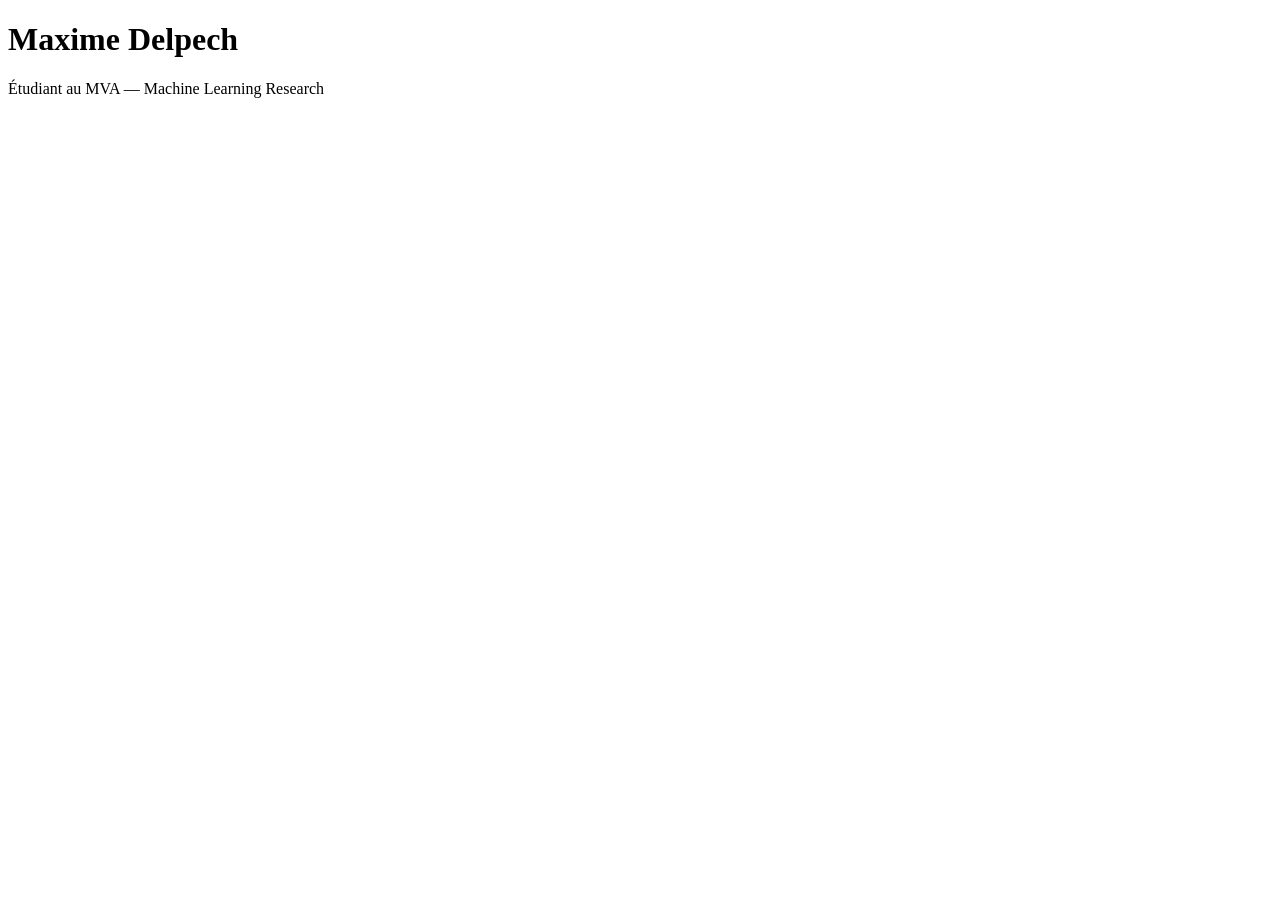
==== index.html @ 81c138cf "page init" ====
<!DOCTYPE html>
<html lang="fr">
<head>
    <meta charset="UTF-8">
    <title>Maxime Delpech</title>
</head>
<body>
    <h1>Maxime Delpech</h1>
    <p>Étudiant au MVA — Machine Learning Research</p>
</body>
</html>
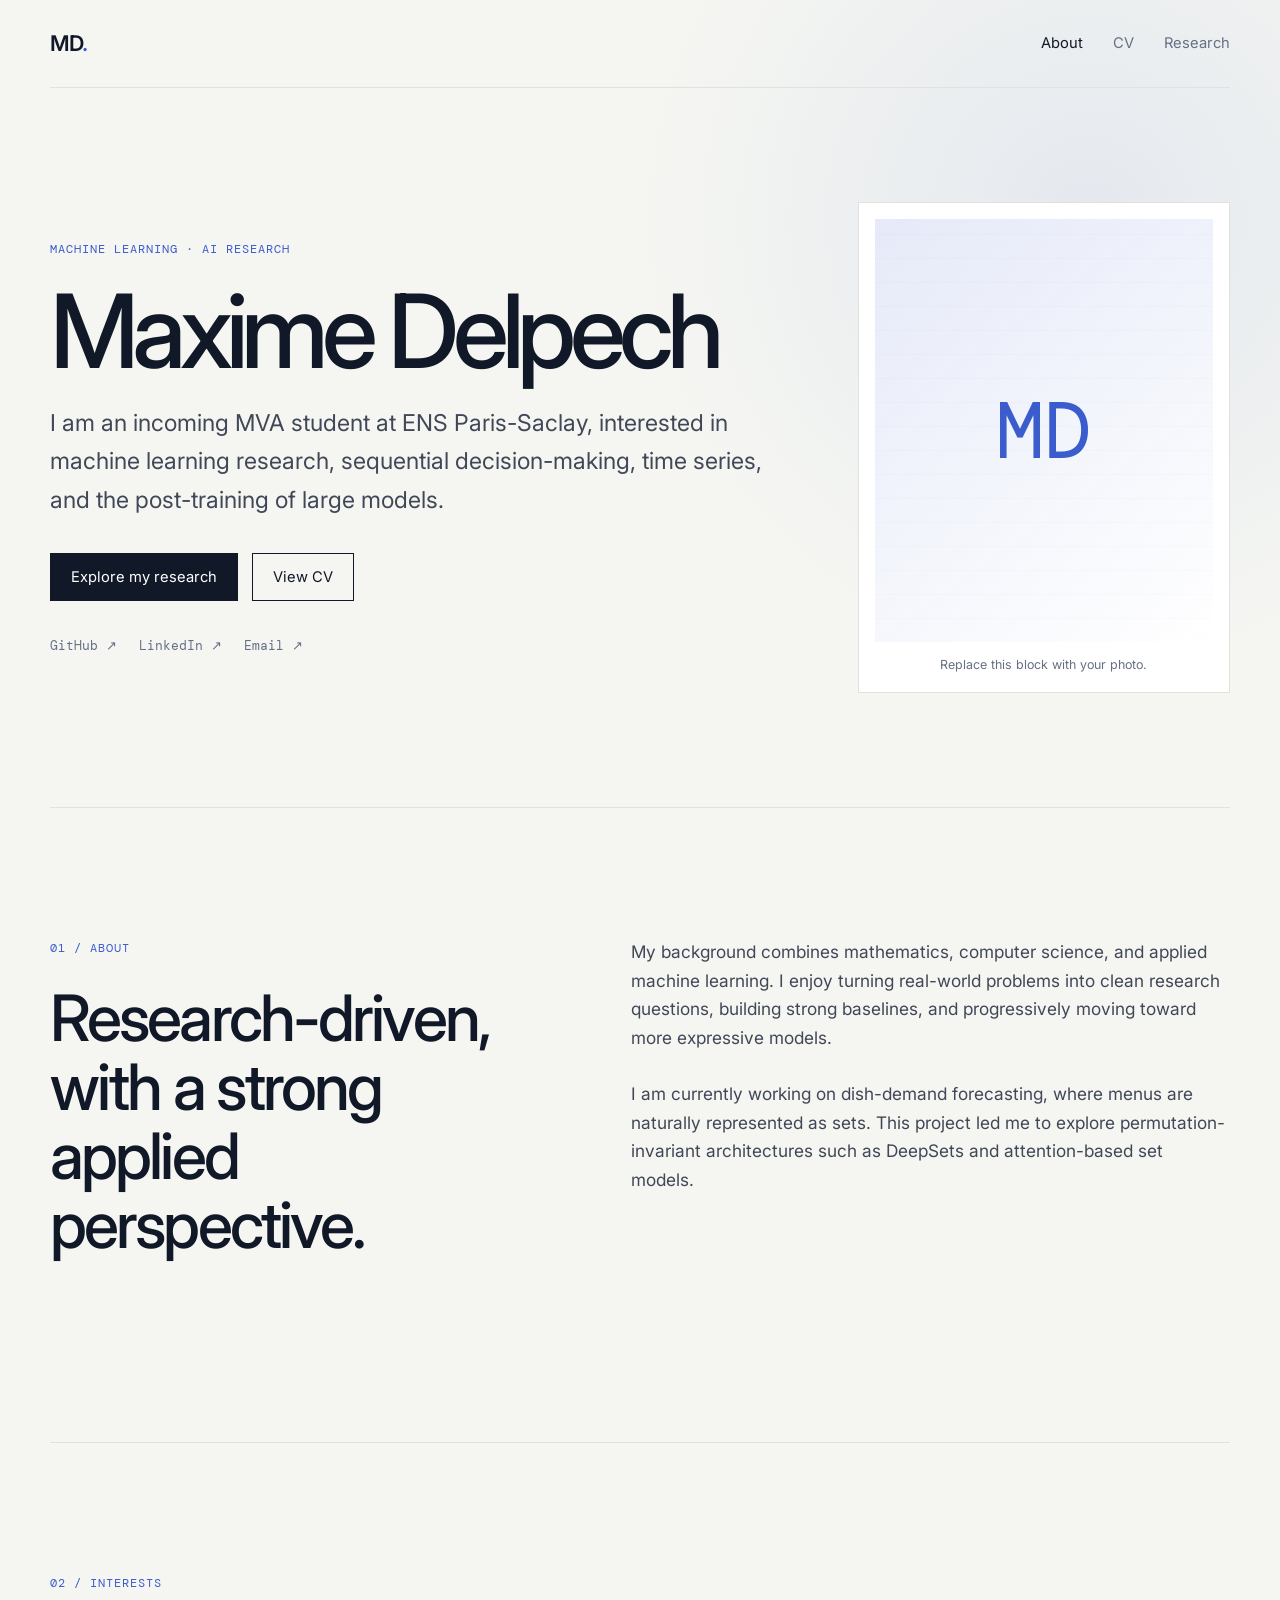
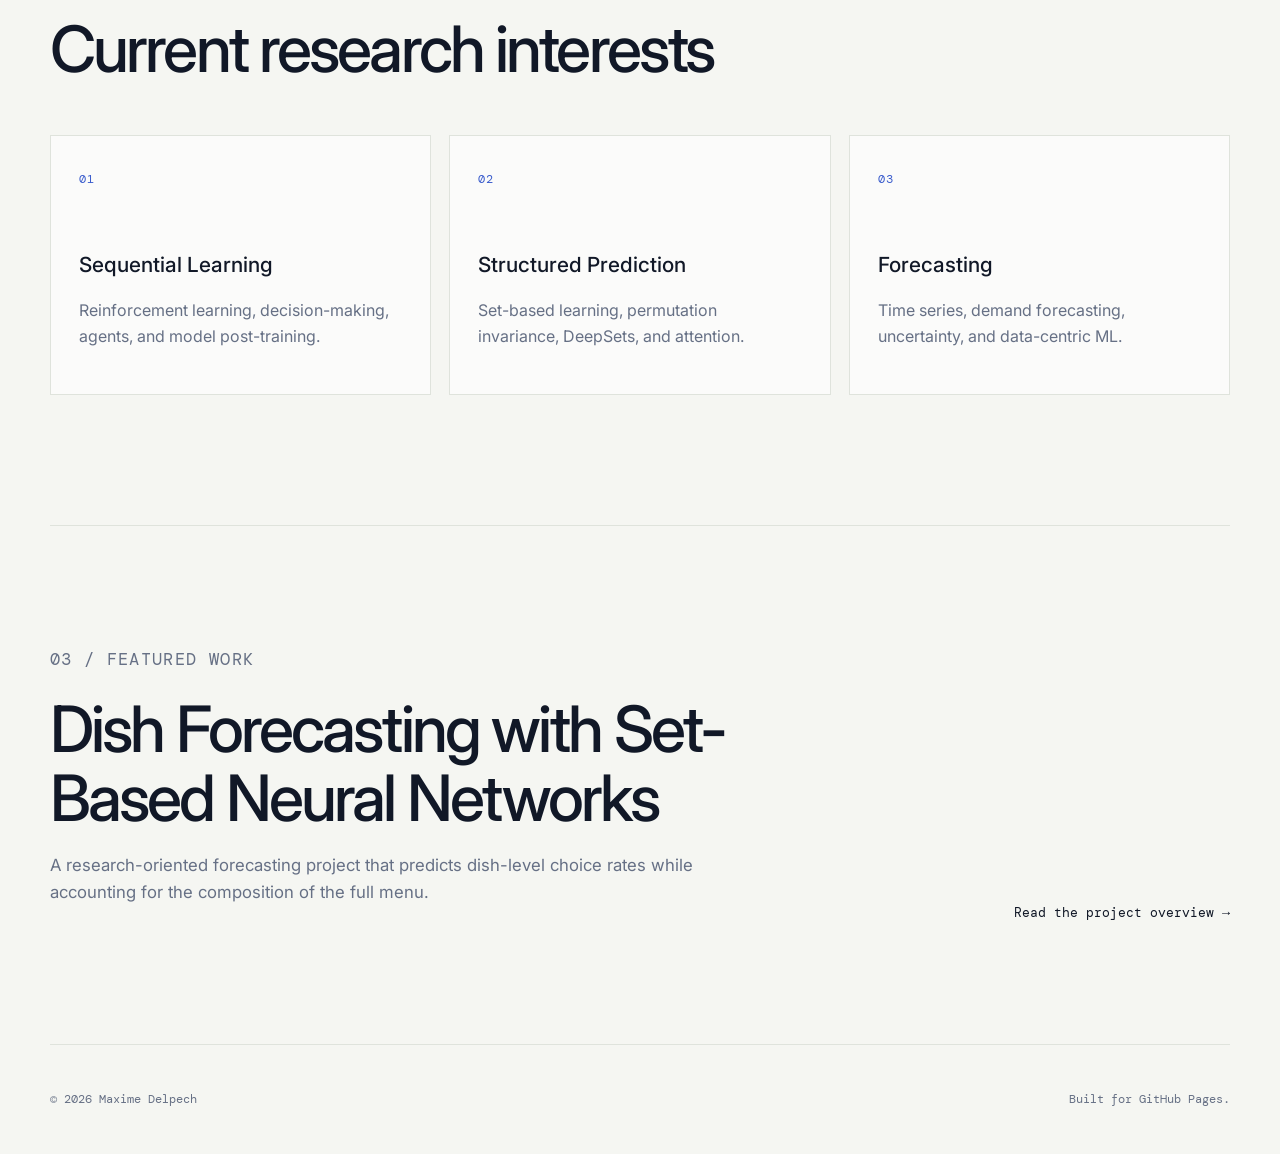
==== commit 974445d3: "change index file" ====
--- a/index.html
+++ b/index.html
@@ -1,11 +1,117 @@
 <!DOCTYPE html>
-<html lang="fr">
+<html lang="en">
 <head>
-    <meta charset="UTF-8">
-    <title>Maxime Delpech</title>
+  <meta charset="UTF-8">
+  <meta name="viewport" content="width=device-width, initial-scale=1.0">
+  <meta name="description" content="Maxime Delpech — Machine Learning and AI Research portfolio.">
+  <title>Maxime Delpech — AI Research</title>
+  <link rel="preconnect" href="https://fonts.googleapis.com">
+  <link rel="preconnect" href="https://fonts.gstatic.com" crossorigin>
+  <link href="https://fonts.googleapis.com/css2?family=DM+Mono:wght@400;500&family=Inter:wght@400;500;600&display=swap" rel="stylesheet">
+  <link rel="stylesheet" href="styles.css">
 </head>
 <body>
-    <h1>Maxime Delpech</h1>
-    <p>Étudiant au MVA — Machine Learning Research</p>
+  <header class="site-header">
+    <a class="brand" href="index.html">MD<span>.</span></a>
+    <nav aria-label="Main navigation">
+      <a class="active" href="index.html">About</a>
+      <a href="cv.html">CV</a>
+      <a href="research.html">Research</a>
+    </nav>
+  </header>
+
+  <main>
+    <section class="hero">
+      <div class="hero-copy">
+        <p class="eyebrow">MACHINE LEARNING · AI RESEARCH</p>
+        <h1>Maxime Delpech</h1>
+        <p class="lead">
+          I am an incoming MVA student at ENS Paris-Saclay, interested in
+          machine learning research, sequential decision-making, time series,
+          and the post-training of large models.
+        </p>
+        <div class="hero-actions">
+          <a class="button primary" href="research.html">Explore my research</a>
+          <a class="button secondary" href="cv.html">View CV</a>
+        </div>
+        <div class="social-links">
+          <a href="https://github.com/YOUR_USERNAME" target="_blank" rel="noreferrer">GitHub ↗</a>
+          <a href="https://www.linkedin.com/in/YOUR_PROFILE" target="_blank" rel="noreferrer">LinkedIn ↗</a>
+          <a href="mailto:YOUR_EMAIL@example.com">Email ↗</a>
+        </div>
+      </div>
+
+      <div class="portrait-card" aria-label="Profile photo placeholder">
+        <div class="portrait-placeholder">
+          <span>MD</span>
+        </div>
+        <p>Replace this block with your photo.</p>
+      </div>
+    </section>
+
+    <section class="section-grid">
+      <div>
+        <p class="section-label">01 / ABOUT</p>
+        <h2>Research-driven, with a strong applied perspective.</h2>
+      </div>
+      <div class="body-copy">
+        <p>
+          My background combines mathematics, computer science, and applied
+          machine learning. I enjoy turning real-world problems into clean
+          research questions, building strong baselines, and progressively
+          moving toward more expressive models.
+        </p>
+        <p>
+          I am currently working on dish-demand forecasting, where menus are
+          naturally represented as sets. This project led me to explore
+          permutation-invariant architectures such as DeepSets and attention-based
+          set models.
+        </p>
+      </div>
+    </section>
+
+    <section class="cards-section">
+      <div class="section-heading">
+        <p class="section-label">02 / INTERESTS</p>
+        <h2>Current research interests</h2>
+      </div>
+      <div class="cards three-columns">
+        <article class="card">
+          <span class="card-index">01</span>
+          <h3>Sequential Learning</h3>
+          <p>Reinforcement learning, decision-making, agents, and model post-training.</p>
+        </article>
+        <article class="card">
+          <span class="card-index">02</span>
+          <h3>Structured Prediction</h3>
+          <p>Set-based learning, permutation invariance, DeepSets, and attention.</p>
+        </article>
+        <article class="card">
+          <span class="card-index">03</span>
+          <h3>Forecasting</h3>
+          <p>Time series, demand forecasting, uncertainty, and data-centric ML.</p>
+        </article>
+      </div>
+    </section>
+
+    <section class="featured">
+      <div>
+        <p class="section-label">03 / FEATURED WORK</p>
+        <h2>Dish Forecasting with Set-Based Neural Networks</h2>
+        <p>
+          A research-oriented forecasting project that predicts dish-level
+          choice rates while accounting for the composition of the full menu.
+        </p>
+      </div>
+      <a class="text-link" href="research.html">Read the project overview →</a>
+    </section>
+  </main>
+
+  <footer>
+    <p>© <span id="year"></span> Maxime Delpech</p>
+    <p>Built for GitHub Pages.</p>
+  </footer>
+
+  <script src="script.js"></script>
 </body>
-</html>+</html>
--- a/styles.css
+++ b/styles.css
@@ -0,0 +1,596 @@
+:root {
+  --bg: #f5f6f2;
+  --surface: #ffffff;
+  --text: #111827;
+  --muted: #667085;
+  --line: #dfe3dc;
+  --accent: #3a5ccc;
+  --accent-soft: #e9edff;
+  --max-width: 1180px;
+}
+
+* {
+  box-sizing: border-box;
+}
+
+html {
+  scroll-behavior: smooth;
+}
+
+body {
+  margin: 0;
+  background:
+    radial-gradient(circle at 85% 8%, rgba(58, 92, 204, 0.09), transparent 28rem),
+    var(--bg);
+  color: var(--text);
+  font-family: "Inter", sans-serif;
+  line-height: 1.65;
+}
+
+a {
+  color: inherit;
+  text-decoration: none;
+}
+
+.site-header {
+  width: min(calc(100% - 40px), var(--max-width));
+  margin: 0 auto;
+  min-height: 88px;
+  display: flex;
+  align-items: center;
+  justify-content: space-between;
+  border-bottom: 1px solid var(--line);
+}
+
+.brand {
+  font-size: 1.35rem;
+  font-weight: 600;
+  letter-spacing: -0.05em;
+}
+
+.brand span {
+  color: var(--accent);
+}
+
+nav {
+  display: flex;
+  gap: 30px;
+}
+
+nav a {
+  color: var(--muted);
+  font-size: 0.92rem;
+}
+
+nav a:hover,
+nav a.active {
+  color: var(--text);
+}
+
+main {
+  width: min(calc(100% - 40px), var(--max-width));
+  margin: 0 auto;
+}
+
+.hero {
+  min-height: 720px;
+  display: grid;
+  grid-template-columns: 1.45fr 0.75fr;
+  align-items: center;
+  gap: 88px;
+  border-bottom: 1px solid var(--line);
+}
+
+.eyebrow,
+.section-label,
+.timeline-date,
+.card-index {
+  margin: 0;
+  font-family: "DM Mono", monospace;
+  font-size: 0.78rem;
+  letter-spacing: 0.08em;
+  text-transform: uppercase;
+  color: var(--accent);
+}
+
+h1,
+h2,
+h3,
+p {
+  margin-top: 0;
+}
+
+h1 {
+  margin-bottom: 24px;
+  font-size: clamp(3.8rem, 8vw, 7.4rem);
+  line-height: 0.96;
+  letter-spacing: -0.065em;
+  font-weight: 500;
+}
+
+.hero .eyebrow {
+  margin-bottom: 22px;
+}
+
+.lead {
+  max-width: 760px;
+  color: #404756;
+  font-size: clamp(1.15rem, 2vw, 1.45rem);
+  line-height: 1.65;
+}
+
+.lead.narrow {
+  max-width: 680px;
+}
+
+.hero-actions {
+  display: flex;
+  gap: 14px;
+  margin-top: 34px;
+  flex-wrap: wrap;
+}
+
+.button {
+  display: inline-flex;
+  align-items: center;
+  justify-content: center;
+  min-height: 48px;
+  padding: 0 20px;
+  border: 1px solid var(--text);
+  font-size: 0.92rem;
+  transition: 160ms ease;
+}
+
+.button.primary {
+  background: var(--text);
+  color: white;
+}
+
+.button.primary:hover {
+  background: var(--accent);
+  border-color: var(--accent);
+}
+
+.button.secondary:hover {
+  background: var(--surface);
+}
+
+.social-links {
+  display: flex;
+  gap: 22px;
+  margin-top: 34px;
+  flex-wrap: wrap;
+  color: var(--muted);
+  font-family: "DM Mono", monospace;
+  font-size: 0.8rem;
+}
+
+.social-links a:hover,
+.text-link:hover,
+.project-links a:hover {
+  color: var(--accent);
+}
+
+.portrait-card {
+  background: var(--surface);
+  border: 1px solid var(--line);
+  padding: 16px;
+}
+
+.portrait-placeholder {
+  aspect-ratio: 4 / 5;
+  display: grid;
+  place-items: center;
+  background:
+    linear-gradient(145deg, rgba(58, 92, 204, 0.13), rgba(255, 255, 255, 0.2)),
+    repeating-linear-gradient(
+      0deg,
+      transparent,
+      transparent 23px,
+      rgba(58, 92, 204, 0.06) 24px
+    );
+}
+
+.portrait-placeholder span {
+  font-family: "DM Mono", monospace;
+  font-size: clamp(3rem, 7vw, 5rem);
+  color: var(--accent);
+}
+
+.portrait-card p {
+  margin: 13px 0 0;
+  color: var(--muted);
+  font-size: 0.78rem;
+  text-align: center;
+}
+
+.section-grid {
+  display: grid;
+  grid-template-columns: 0.9fr 1.1fr;
+  gap: 90px;
+  padding: 130px 0;
+  border-bottom: 1px solid var(--line);
+}
+
+.section-grid h2,
+.section-heading h2,
+.featured h2,
+.page-intro h1 {
+  font-size: clamp(2.2rem, 5vw, 4.4rem);
+  line-height: 1.08;
+  letter-spacing: -0.045em;
+  font-weight: 500;
+}
+
+.section-grid h2 {
+  margin-top: 24px;
+}
+
+.body-copy {
+  color: #404756;
+  font-size: 1.08rem;
+}
+
+.body-copy p + p {
+  margin-top: 28px;
+}
+
+.cards-section {
+  padding: 130px 0;
+  border-bottom: 1px solid var(--line);
+}
+
+.section-heading {
+  margin-bottom: 52px;
+}
+
+.section-heading h2 {
+  margin-top: 20px;
+  margin-bottom: 0;
+}
+
+.cards {
+  display: grid;
+  gap: 18px;
+}
+
+.three-columns {
+  grid-template-columns: repeat(3, 1fr);
+}
+
+.two-columns {
+  grid-template-columns: repeat(2, 1fr);
+}
+
+.card {
+  min-height: 260px;
+  padding: 28px;
+  border: 1px solid var(--line);
+  background: rgba(255, 255, 255, 0.63);
+  transition: transform 160ms ease, border-color 160ms ease;
+}
+
+.card:hover {
+  transform: translateY(-3px);
+  border-color: #b7c2e9;
+}
+
+.card h3 {
+  margin: 58px 0 14px;
+  font-size: 1.3rem;
+  font-weight: 500;
+}
+
+.card p {
+  color: var(--muted);
+}
+
+.featured {
+  display: flex;
+  align-items: end;
+  justify-content: space-between;
+  gap: 50px;
+  padding: 120px 0;
+}
+
+.featured h2 {
+  max-width: 760px;
+  margin: 20px 0;
+}
+
+.featured p {
+  max-width: 690px;
+  color: var(--muted);
+  font-size: 1.05rem;
+}
+
+.text-link,
+.project-links a {
+  font-family: "DM Mono", monospace;
+  font-size: 0.84rem;
+}
+
+footer {
+  width: min(calc(100% - 40px), var(--max-width));
+  margin: 0 auto;
+  min-height: 110px;
+  display: flex;
+  justify-content: space-between;
+  align-items: center;
+  border-top: 1px solid var(--line);
+  color: var(--muted);
+  font-family: "DM Mono", monospace;
+  font-size: 0.76rem;
+}
+
+footer p {
+  margin: 0;
+}
+
+.page-intro {
+  padding: 120px 0 110px;
+  border-bottom: 1px solid var(--line);
+}
+
+.page-intro h1 {
+  max-width: 980px;
+  margin: 24px 0 28px;
+}
+
+.small-note {
+  color: var(--muted);
+  margin-top: 14px;
+  font-size: 0.78rem;
+}
+
+code {
+  background: var(--accent-soft);
+  padding: 2px 6px;
+  border-radius: 3px;
+}
+
+.cv-section {
+  display: grid;
+  grid-template-columns: 240px 1fr;
+  gap: 70px;
+  padding: 100px 0;
+  border-bottom: 1px solid var(--line);
+}
+
+.timeline {
+  display: grid;
+  gap: 55px;
+}
+
+.timeline-item {
+  display: grid;
+  grid-template-columns: 150px 1fr;
+  gap: 30px;
+}
+
+.timeline-item h2,
+.project-list h2 {
+  margin-bottom: 5px;
+  font-size: 1.35rem;
+  font-weight: 500;
+}
+
+.timeline-item p,
+.project-list p,
+.skill-grid p {
+  color: var(--muted);
+}
+
+.muted {
+  color: var(--muted);
+  margin-bottom: 14px;
+}
+
+.project-list {
+  display: grid;
+  gap: 42px;
+}
+
+.project-list article {
+  padding-bottom: 35px;
+  border-bottom: 1px solid var(--line);
+}
+
+.project-list article:last-child {
+  padding-bottom: 0;
+  border-bottom: 0;
+}
+
+.skill-grid {
+  display: grid;
+  grid-template-columns: repeat(3, 1fr);
+  gap: 18px;
+}
+
+.skill-grid > div {
+  padding: 24px;
+  border: 1px solid var(--line);
+  background: rgba(255,255,255,0.55);
+}
+
+.skill-grid h3 {
+  font-size: 1rem;
+  margin-bottom: 12px;
+}
+
+.research-project {
+  display: grid;
+  grid-template-columns: 240px 1fr;
+  gap: 70px;
+  padding: 110px 0;
+  border-bottom: 1px solid var(--line);
+}
+
+.research-meta p + p {
+  margin-top: 18px;
+  color: var(--muted);
+  font-family: "DM Mono", monospace;
+  font-size: 0.76rem;
+}
+
+.research-content h2 {
+  max-width: 800px;
+  margin-bottom: 24px;
+  font-size: clamp(2.2rem, 4vw, 3.7rem);
+  line-height: 1.1;
+  letter-spacing: -0.04em;
+  font-weight: 500;
+}
+
+.project-summary {
+  max-width: 800px;
+  color: #404756;
+  font-size: 1.16rem;
+}
+
+.research-details {
+  display: grid;
+  grid-template-columns: repeat(3, 1fr);
+  gap: 22px;
+  margin: 55px 0 36px;
+}
+
+.research-details h3 {
+  margin-bottom: 10px;
+  font-size: 1rem;
+}
+
+.research-details p {
+  color: var(--muted);
+  font-size: 0.94rem;
+}
+
+.tag-row {
+  display: flex;
+  gap: 9px;
+  flex-wrap: wrap;
+}
+
+.tag-row span {
+  padding: 7px 11px;
+  border: 1px solid var(--line);
+  background: var(--surface);
+  font-family: "DM Mono", monospace;
+  font-size: 0.72rem;
+}
+
+.project-links {
+  display: flex;
+  gap: 26px;
+  margin-top: 35px;
+  flex-wrap: wrap;
+}
+
+.project-links a[aria-disabled="true"] {
+  color: var(--muted);
+  pointer-events: none;
+}
+
+.publication-section {
+  display: grid;
+  grid-template-columns: 240px 1fr;
+  gap: 70px;
+  padding: 110px 0;
+}
+
+.empty-state {
+  padding: 40px;
+  border: 1px dashed #b8c0b5;
+}
+
+.empty-state h2 {
+  margin-bottom: 10px;
+  font-size: 1.4rem;
+  font-weight: 500;
+}
+
+.empty-state p {
+  margin: 0;
+  color: var(--muted);
+}
+
+@media (max-width: 900px) {
+  .hero,
+  .section-grid,
+  .cv-section,
+  .research-project,
+  .publication-section {
+    grid-template-columns: 1fr;
+    gap: 50px;
+  }
+
+  .hero {
+    padding: 100px 0;
+  }
+
+  .portrait-card {
+    max-width: 500px;
+  }
+
+  .three-columns,
+  .research-details,
+  .skill-grid {
+    grid-template-columns: 1fr;
+  }
+
+  .two-columns {
+    grid-template-columns: 1fr;
+  }
+
+  .timeline-item {
+    grid-template-columns: 1fr;
+    gap: 10px;
+  }
+
+  .featured {
+    align-items: flex-start;
+    flex-direction: column;
+  }
+}
+
+@media (max-width: 620px) {
+  .site-header {
+    min-height: 74px;
+  }
+
+  nav {
+    gap: 16px;
+  }
+
+  nav a {
+    font-size: 0.82rem;
+  }
+
+  h1 {
+    font-size: 3.6rem;
+  }
+
+  .hero {
+    min-height: auto;
+    padding: 80px 0;
+  }
+
+  .section-grid,
+  .cards-section,
+  .cv-section,
+  .research-project,
+  .publication-section {
+    padding: 80px 0;
+  }
+
+  .page-intro {
+    padding: 80px 0;
+  }
+
+  footer {
+    padding: 28px 0;
+    flex-direction: column;
+    align-items: flex-start;
+    gap: 8px;
+  }
+}
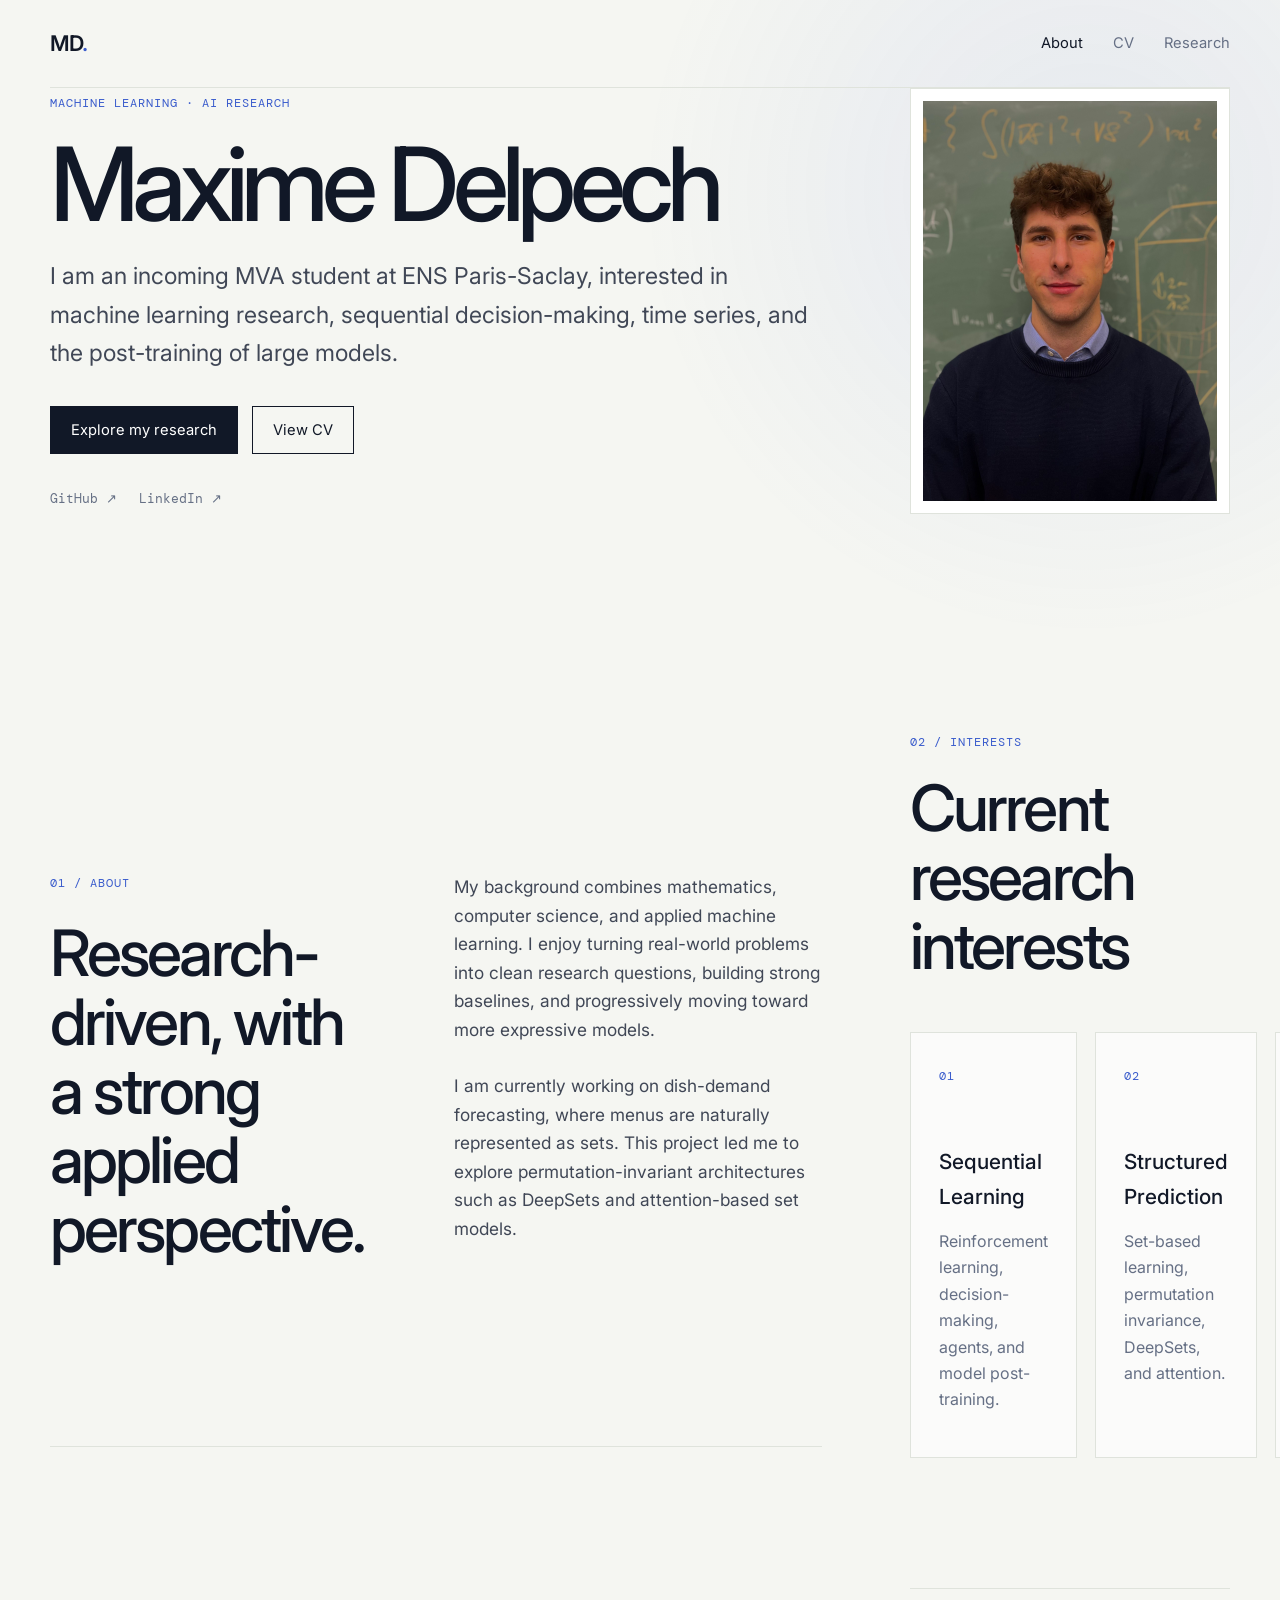
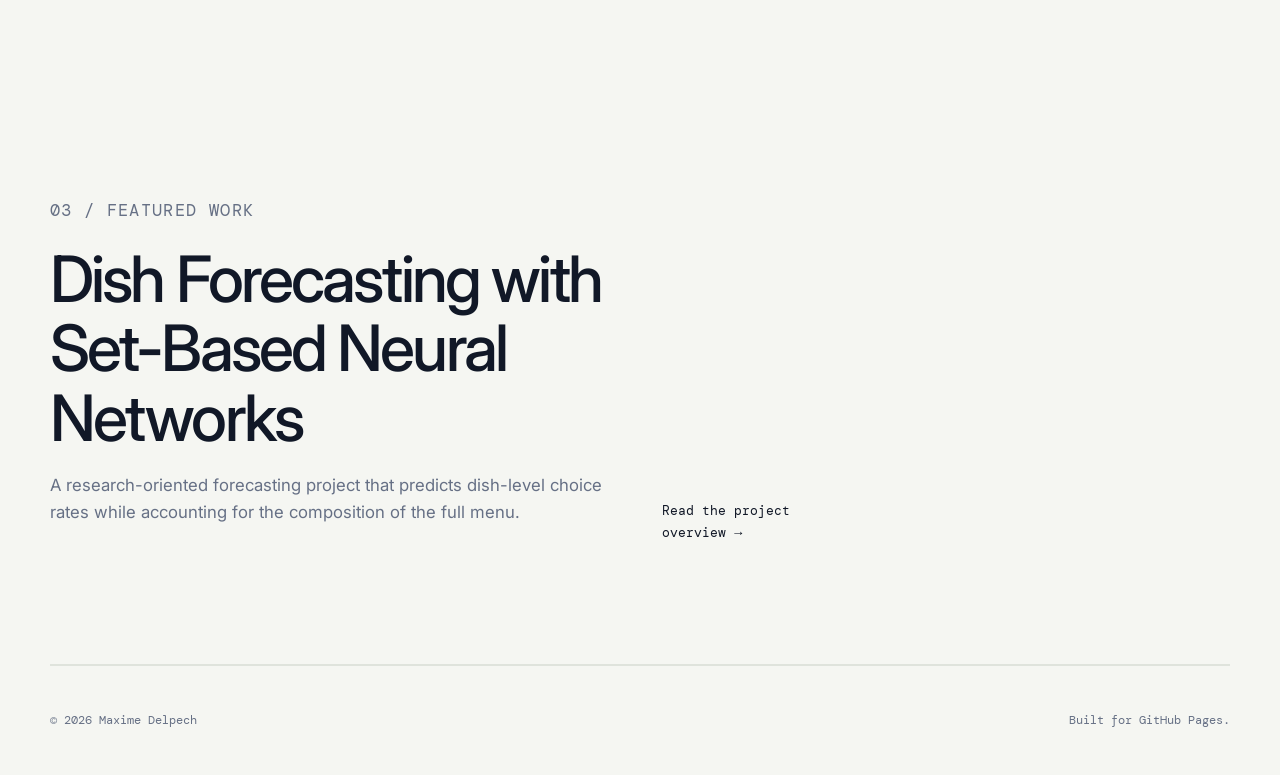
==== commit d1bb0dc4: "modfif picture, CV and link" ====
--- a/index.html
+++ b/index.html
@@ -35,19 +35,18 @@
           <a class="button secondary" href="cv.html">View CV</a>
         </div>
         <div class="social-links">
-          <a href="https://github.com/YOUR_USERNAME" target="_blank" rel="noreferrer">GitHub ↗</a>
-          <a href="https://www.linkedin.com/in/YOUR_PROFILE" target="_blank" rel="noreferrer">LinkedIn ↗</a>
-          <a href="mailto:YOUR_EMAIL@example.com">Email ↗</a>
+          <a href="https://github.com/MDelpech" target="_blank" rel="noreferrer">GitHub ↗</a>
+          <a href="https://www.linkedin.com/in/mdelpech/" target="_blank" rel="noreferrer">LinkedIn ↗</a>
         </div>
       </div>
 
-      <div class="portrait-card" aria-label="Profile photo placeholder">
-        <div class="portrait-placeholder">
-          <span>MD</span>
-        </div>
-        <p>Replace this block with your photo.</p>
+      <div class="portrait-card">
+        <img
+          class="profile-photo"
+          src="./assets/profile.jpg"
+          alt="Portrait of Maxime Delpech"
+        >
       </div>
-    </section>
 
     <section class="section-grid">
       <div>
--- a/styles.css
+++ b/styles.css
@@ -593,4 +593,39 @@
     align-items: flex-start;
     gap: 8px;
   }
-}
+
+}
+
+  /* Desktop */
+.hero {
+  grid-template-columns: minmax(0, 1fr) 320px;
+}
+
+.portrait-card {
+  width: 320px;
+  max-width: 100%;
+  padding: 12px;
+  justify-self: end;
+  align-self: center;
+  background: white;
+  border: 1px solid var(--line);
+}
+
+.profile-photo {
+  width: 100%;
+  height: 400px;
+  display: block;
+  object-fit: cover;
+  object-position: center;
+}
+
+/* Mobile */
+@media (max-width: 900px) {
+  .hero {
+    grid-template-columns: 1fr;
+  }
+
+  .portrait-card {
+    justify-self: start;
+  }
+}
